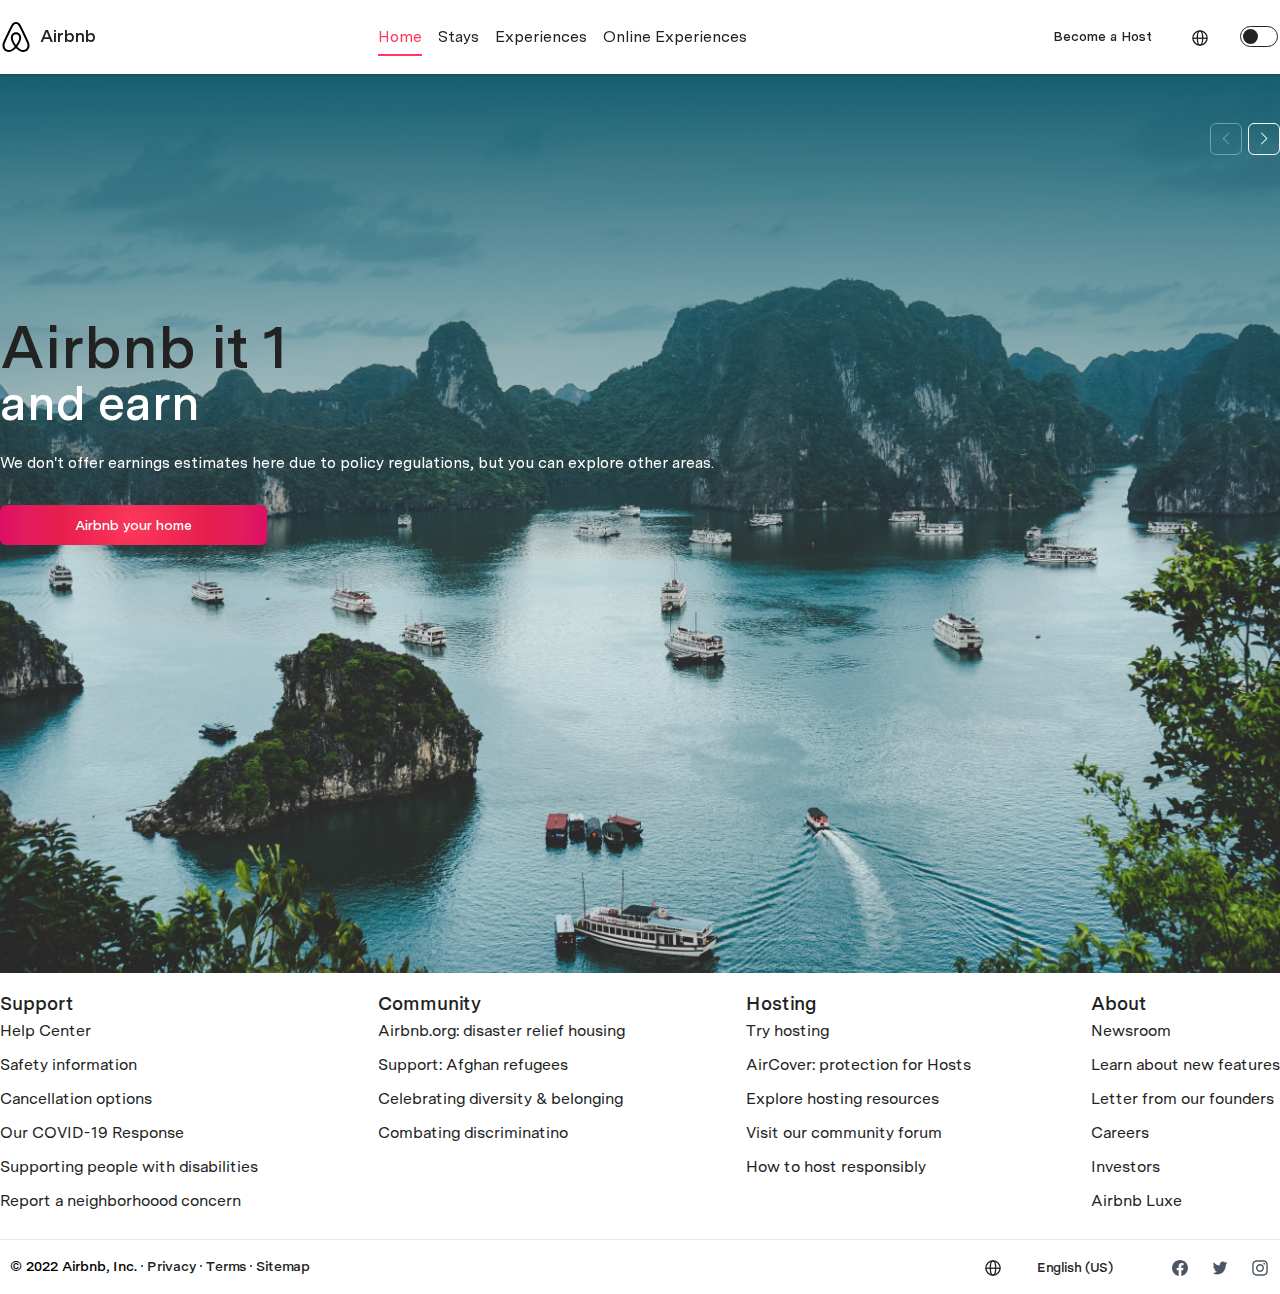
==== index.html @ 158898b5 "Add files via upload" ====
<!DOCTYPE html>
<html lang="en">

<head>
  <meta charset="UTF-8">
  <meta http-equiv="X-UA-Compatible" content="IE=edge">
  <meta name="viewport" content="width=device-width, initial-scale=1.0">
  <title>homework</title>
  <meta name="color-scheme" content="light dark">
  <meta name="theme-color" media="(prefers-color-scheme: light)">
  <meta name="theme-color" media="(prefers-color-scheme: dark)">

  <script type="module">
    // https://doka.guide/js/match-media/
    if (matchMedia('(prefers-color-scheme: dark)').media === 'not all') {
      document.documentElement.style.display = 'none';
      document.head.insertAdjacentHTML(
        'beforeend',
        '<link rel="stylesheet" href="styles/light.css" onload="document.documentElement.style.display=\'\'">'
      );
    }
  </script>

  <link rel="stylesheet" href="css/light.css" media="(prefers-color-scheme: light)">
  <link rel="stylesheet" href="css/dark.css" media="(prefers-color-scheme: dark)">
  <link rel="stylesheet" href="css/style.css">
</head>

<body>
  <header class="header">
    <div class="container">
      <div class="flex">
        <a href="#" class="header-logo">
          <svg viewBox="0 0 32 32" xmlns="http://www.w3.org/2000/svg"
            style="display:inline-block;vertical-align:middle;height:32px;width:32px;fill:var(--logo-fill)"
            aria-hidden="true" role="presentation" focusable="false">
            <path
              d="M16 1c2.008 0 3.463.963 4.751 3.269l.533 1.025c1.954 3.83 6.114 12.54 7.1 14.836l.145.353c.667 1.591.91 2.472.96 3.396l.01.415.001.228c0 4.062-2.877 6.478-6.357 6.478-2.224 0-4.556-1.258-6.709-3.386l-.257-.26-.172-.179h-.011l-.176.185c-2.044 2.1-4.267 3.42-6.414 3.615l-.28.019-.267.006C5.377 31 2.5 28.584 2.5 24.522l.005-.469c.026-.928.23-1.768.83-3.244l.216-.524c.966-2.298 6.083-12.989 7.707-16.034C12.537 1.963 13.992 1 16 1zm0 2c-1.239 0-2.053.539-2.987 2.21l-.523 1.008c-1.926 3.776-6.06 12.43-7.031 14.692l-.345.836c-.427 1.071-.573 1.655-.605 2.24l-.009.33v.206C4.5 27.395 6.411 29 8.857 29c1.773 0 3.87-1.236 5.831-3.354-2.295-2.938-3.855-6.45-3.855-8.91 0-2.913 1.933-5.386 5.178-5.42 3.223.034 5.156 2.507 5.156 5.42 0 2.456-1.555 5.96-3.855 8.907C19.277 27.766 21.37 29 23.142 29c2.447 0 4.358-1.605 4.358-4.478l-.004-.411c-.019-.672-.17-1.296-.714-2.62l-.248-.6c-1.065-2.478-5.993-12.768-7.538-15.664C18.053 3.539 17.24 3 16 3zm.01 10.316c-2.01.021-3.177 1.514-3.177 3.42 0 1.797 1.18 4.58 2.955 7.044l.21.287.174-.234c1.73-2.385 2.898-5.066 2.989-6.875l.006-.221c0-1.906-1.167-3.4-3.156-3.421h-.001z">
            </path>
          </svg>
          <span>Airbnb</span>
        </a>

        <nav class="header-nav">
          <a class="header-nav__link link-active" href="#">Home</a>
          <a class="header-nav__link" href="#">Stays</a>
          <a class="header-nav__link" href="#">Experiences</a>
          <a class="header-nav__link" href="#">Online Experiences</a>
        </nav>

        <div class="header-buttons">
          <button id="host" class="btn btn-ghost">Become a Host</button>

          <button class="btn btn-icon">
            <svg width="18" height="18" viewBox="0 0 18 18" fill="none" xmlns="http://www.w3.org/2000/svg">
              <circle cx="9" cy="9" r="8" stroke="#222222" stroke-width="1.5" />
              <ellipse cx="9" cy="9" rx="3" ry="8" stroke="#222222" stroke-width="1.5" />
              <line x1="1" y1="9.25" x2="17" y2="9.25" stroke="#222222" stroke-width="1.5" />
            </svg>
          </button>
        </div>

        <fieldset class="switcher">
          <input type="checkbox" class="switch">
          <label for="switch"></label>
        </fieldset>
      </div>
    </div>
  </header>

  <!-- Модалка become a host -->
  <dialog class="modal" id="modal">
    <header class="modal-header">
      <button id="close-button" class="button close-button">
        <svg viewBox="0 0 32 32" xmlns="http://www.w3.org/2000/svg" aria-hidden="true" role="presentation"
          focusable="false"
          style="display: block; fill: none; height: 16px; width: 16px; stroke-width: 3; overflow: visible;">
          <path d="m6 6 20 20"></path>
          <path d="m26 6-20 20"></path>
        </svg>
      </button>
    </header>

    <section class="modal-body">
      <h2 class="modal-title">Questions about this home?</h2>
      <p class="modal-subtitle">We’re excited you’re here. A Villa Specialist from Luxury Retreats, an Airbnb <br>
        company, will be in touch to finalize the details.</p>

      <form action="#">
        <div class="inline">
          <label for="first-name">First name *</label>
          <input id="first-name" type="text" placeholder="First name">

          <label for="last-name">Last name *</label>
          <input id="last-name" type="text" placeholder="Last name">
        </div>

        <div class="inline ml-8">
          <label for="email">Email *</label>
          <input id="email" type="email" placeholder="Your email">

          <label for="tel">Telephone</label>
          <input id="tel" type="tel" placeholder="Telephone">
        </div>

        <label for="text-message">Your message</label>
        <textarea placeholder="For example: Is this home family friendly? What other homes should I consider?"
          name="text-message" id="" cols="30" rows="10"></textarea>


        <label class="container_box">
          <input type="checkbox" checked="checked">
          <span class="checkmark"></span>
          <label class="label_checkbox" for="c1">I'd like to receive marketing and policy communications from Luxury
            Retreats</label>
        </label>


        <!--
        <div class="custom_checkbox">
          <input id="c1" type="checkbox_modal">
          <label for="c1">I'd like to receive marketing and policy communications from Luxury Retreats</label>
        </div>
      -->

        <button class="btn btn-transparent" type="button">Send message</button>
      </form>
    </section>

    <footer class="modal-footer">
      <div>
        <span>Learn how we handle your details in our</span>
        <button type="button" class="btn btn-link">Privacy policy</button>
      </div>
    </footer>
  </dialog>

  <main>
    <section class="banner">
      <div class="container">
        <div class="swiper">
          <!-- Additional required wrapper -->
          <div class="swiper-wrapper">
            <!-- Slides -->
            <div class="swiper-slide">
              <div class="banner-description">
                <h2 class="banner-title">
                  Airbnb it 1<br>
                  <span>and earn<span>
                </h2>
                <p class="banner-subtitle">We don't offer earnings estimates here due to policy regulations, but you can
                  explore other areas.</p>
                <button class="btn btn-airbnb">Airbnb your home</button>
              </div>
            </div>
            <div class="swiper-slide">
              <div class="banner-description">
                <h2 class="banner-title">
                  Airbnb it 2<br>
                  <span>and earn<span>
                </h2>

                <p class="banner-subtitle">We don't offer earnings estimates here due to policy regulations, but you can
                  explore other areas.</p>

                <button class="btn btn-airbnb">Airbnb your home</button>
              </div>
            </div>

            <div class="swiper-slide">
              <div class="banner-description">
                <h2 class="banner-title">
                  Airbnb it 3<br>
                  <span>and earn<span>
                </h2>

                <p class="banner-subtitle">We don't offer earnings estimates here due to policy regulations, but you can
                  explore other areas.</p>

                <button class="btn btn-airbnb">Airbnb your home</button>
              </div>
            </div>

          </div>

          <!-- If we need navigation buttons -->
          <div class="swiper-button-prev"></div>
          <div class="swiper-button-next"></div>
        </div>
      </div>
    </section>

  </main>



  <footer class="footer">
    <div class="container">

      <div class="footer-top flex_footer">
        <nav class="footer-top__nav">
          <h3>Support</h3>
          <a class="text-footer" href="#">Help Center</a>
          <a class="text-footer" href="#">Safety information</a>
          <a class="text-footer" href="#">Cancellation options</a>
          <a class="text-footer" href="#">Our COVID-19 Response</a>
          <a class="text-footer" href="#">Supporting people with disabilities</a>
          <a class="text-footer" href="#">Report a neighborhoood concern</a>
        </nav>

        <nav class="footer-top__nav">
          <h3>Community</h3>
          <a class="text-footer" href="#">Airbnb.org: disaster relief housing</a>
          <a class="text-footer" href="#">Support: Afghan refugees</a>
          <a class="text-footer" href="#">Celebrating diversity & belonging</a>
          <a class="text-footer" href="#">Combating discriminatino</a>
        </nav>

        <nav class="footer-top__nav">
          <h3>Hosting</h3>
          <a class="text-footer" href="#">Try hosting</a>
          <a class="text-footer" href="#">AirCover: protection for Hosts</a>
          <a class="text-footer" href="#">Explore hosting resources</a>
          <a class="text-footer" href="#">Visit our community forum</a>
          <a class="text-footer" href="#">How to host responsibly</a>
        </nav>

        <nav class="footer-top__nav">
          <h3>About</h3>
          <a class="text-footer" href="#">Newsroom</a>
          <a class="text-footer" href="#">Learn about new features</a>
          <a class="text-footer" href="#">Letter from our founders</a>
          <a class="text-footer" href="#">Careers</a>
          <a class="text-footer" href="#">Investors</a>
          <a class="text-footer" href="#">Airbnb Luxe</a>
        </nav>
      </div>

      <div class="footer-bottom flex">
        <div class="footer-bottom flex text-secondary">
          <span class="footer-bottom__nav">© 2022 Airbnb, Inc.</span>
          <span class="footer-bottom__nav"><a href="">Privacy</a></span>
          <span class="footer-bottom__nav"><a href="">Terms</a></span>
          <span class="footer-bottom__nav_sitemap"><a href="">Sitemap</a></span>
        </div>


        <div class="footer_language">
          <button class="btn btn-icon">
            <svg width="18" height="18" viewBox="0 0 18 18" fill="none" xmlns="http://www.w3.org/2000/svg">
              <circle cx="9" cy="9" r="8" stroke="#222222" stroke-width="1.5" />
              <ellipse cx="9" cy="9" rx="3" ry="8" stroke="#222222" stroke-width="1.5" />
              <line x1="1" y1="9.25" x2="17" y2="9.25" stroke="#222222" stroke-width="1.5" />
            </svg>
          </button>
          <button id="host" class="btn btn-ghost">English (US)</button>
        </div>

        <nav class="social_network">
          <div>
            <button class="btn btn-icon">
              <a rel="" target="_blank" href="">
                <svg width="18" height="18" viewBox="0 0 18 18" fill="none" xmlns="http://www.w3.org/2000/svg">
                  <path fill-rule="evenodd" clip-rule="evenodd"
                    d="M0 9C0 13.45 3.25 17.15 7.5 17.9L7.55017 17.8599C7.53344 17.8566 7.51672 17.8533 7.5 17.85V11.5H5.25V9H7.5V7C7.5 4.75 8.95 3.5 11 3.5C11.65 3.5 12.35 3.6 13 3.7V6H11.85C10.75 6 10.5 6.55 10.5 7.25V9H12.9L12.5 11.5H10.5V17.85C10.4833 17.8533 10.4666 17.8566 10.4498 17.8599L10.5 17.9C14.75 17.15 18 13.45 18 9C18 4.05 13.95 0 9 0C4.05 0 0 4.05 0 9Z"
                    fill="#4B5563" />
                </svg>
              </a>
            </button>
          </div>

          <div>
            <button class="btn btn-icon">
              <a rel="" target="_blank" href="">
                <svg width="17" height="15" viewBox="0 0 17 15" fill="none" xmlns="http://www.w3.org/2000/svg">
                  <path fill-rule="evenodd" clip-rule="evenodd"
                    d="M14.6615 4.07607C14.6673 4.22598 14.6692 4.37582 14.6692 4.52572C14.6692 9.07046 11.4722 14.3171 5.626 14.3171C3.83015 14.3171 2.16026 13.7447 0.753296 12.7704C1.002 12.7976 1.25459 12.8181 1.51105 12.8181C3.00006 12.8181 4.37149 12.2661 5.45934 11.3394C4.06852 11.319 2.89412 10.3174 2.48908 8.95463C2.68352 8.99551 2.88377 9.01601 3.08855 9.01601C3.3773 9.01601 3.65766 8.97518 3.9264 8.89341C2.47098 8.57998 1.37474 7.19002 1.37474 5.52066C1.37474 5.50022 1.37474 5.49337 1.37474 5.47974C1.80368 5.73185 2.29463 5.88848 2.81594 5.90892C1.96194 5.28888 1.40057 4.23278 1.40057 3.04038C1.40057 2.41352 1.5569 1.8207 1.83209 1.30967C3.39926 3.39466 5.74229 4.76424 8.38375 4.90733C8.32948 4.65522 8.3017 4.38955 8.3017 4.12382C8.3017 2.22279 9.72481 0.682861 11.4806 0.682861C12.3947 0.682861 13.2203 1.09856 13.7997 1.7663C14.5252 1.6164 15.2048 1.33024 15.8197 0.935048C15.5814 1.73907 15.0781 2.41348 14.4205 2.83593C15.0639 2.75417 15.6776 2.57034 16.2467 2.29779C15.8197 2.98597 15.2823 3.5923 14.6615 4.07607Z"
                    fill="#4B5563" />
                </svg>
              </a>
            </button>
          </div>

          <div>
            <button class="btn btn-icon">
              <a rel="" target="_blank" href="">
                <svg width="18" height="18" viewBox="0 0 18 18" fill="none" xmlns="http://www.w3.org/2000/svg">
                  <path
                    d="M9.00032 0.272705C6.63021 0.272705 6.33276 0.283069 5.40188 0.325433C4.47282 0.367978 3.83866 0.515069 3.28376 0.730887C2.70978 0.953796 2.22289 1.25198 1.73781 1.73725C1.25237 2.22234 0.954199 2.70925 0.730569 3.28307C0.514212 3.83816 0.366944 4.47252 0.325127 5.40125C0.283492 6.33216 0.272583 6.6298 0.272583 8.99998C0.272583 11.3702 0.283128 11.6667 0.325309 12.5976C0.368035 13.5267 0.515121 14.1609 0.730751 14.7158C0.953835 15.2898 1.25201 15.7767 1.73727 16.2618C2.22216 16.7473 2.70905 17.0462 3.28267 17.2691C3.83793 17.4849 4.47227 17.632 5.40115 17.6745C6.33204 17.7169 6.6293 17.7272 8.99923 17.7272C11.3695 17.7272 11.6661 17.7169 12.5969 17.6745C13.526 17.632 14.1609 17.4849 14.7161 17.2691C15.2899 17.0462 15.7761 16.7473 16.261 16.2618C16.7464 15.7767 17.0446 15.2898 17.2682 14.716C17.4828 14.1609 17.6301 13.5265 17.6737 12.5978C17.7155 11.6669 17.7264 11.3702 17.7264 8.99998C17.7264 6.6298 17.7155 6.33234 17.6737 5.40143C17.6301 4.47234 17.4828 3.83816 17.2682 3.28325C17.0446 2.70925 16.7464 2.22234 16.261 1.73725C15.7756 1.2518 15.2901 0.953614 14.7156 0.730887C14.1593 0.515069 13.5247 0.367978 12.5957 0.325433C11.6648 0.283069 11.3684 0.272705 8.99759 0.272705H9.00032ZM8.21743 1.84543C8.44979 1.84507 8.70905 1.84543 9.00032 1.84543C11.3304 1.84543 11.6066 1.8538 12.5268 1.89561C13.3776 1.93452 13.8394 2.07671 14.1471 2.19616C14.5543 2.35434 14.8447 2.54343 15.15 2.84889C15.4554 3.15434 15.6445 3.44525 15.803 3.85252C15.9225 4.1598 16.0648 4.62161 16.1036 5.47252C16.1454 6.39252 16.1545 6.66889 16.1545 8.99798C16.1545 11.3271 16.1454 11.6034 16.1036 12.5234C16.0646 13.3743 15.9225 13.8362 15.803 14.1434C15.6448 14.5507 15.4554 14.8407 15.15 15.146C14.8445 15.4514 14.5545 15.6405 14.1471 15.7987C13.8398 15.9187 13.3776 16.0605 12.5268 16.0994C11.6068 16.1412 11.3304 16.1503 9.00032 16.1503C6.67003 16.1503 6.39385 16.1412 5.47388 16.0994C4.623 16.0602 4.16119 15.918 3.85338 15.7985C3.44612 15.6403 3.15522 15.4513 2.84978 15.1458C2.54433 14.8403 2.35525 14.5502 2.19671 14.1427C2.07726 13.8354 1.9349 13.3736 1.89617 12.5227C1.85435 11.6027 1.84599 11.3263 1.84599 8.9958C1.84599 6.66525 1.85435 6.39034 1.89617 5.47034C1.93508 4.61943 2.07726 4.15761 2.19671 3.84998C2.35488 3.4427 2.54433 3.1518 2.84978 2.84634C3.15522 2.54089 3.44612 2.3518 3.85338 2.19325C4.16101 2.07325 4.623 1.93143 5.47388 1.89234C6.27895 1.85598 6.59094 1.84507 8.21743 1.84325V1.84543ZM13.6587 3.29452C13.0806 3.29452 12.6115 3.76307 12.6115 4.34143C12.6115 4.91961 13.0806 5.3887 13.6587 5.3887C14.2369 5.3887 14.706 4.91961 14.706 4.34143C14.706 3.76325 14.2369 3.29416 13.6587 3.29416V3.29452ZM9.00032 4.51816C6.5253 4.51816 4.51864 6.52489 4.51864 8.99998C4.51864 11.4751 6.5253 13.4809 9.00032 13.4809C11.4753 13.4809 13.4813 11.4751 13.4813 8.99998C13.4813 6.52489 11.4752 4.51816 9.00014 4.51816H9.00032ZM9.00032 6.09089C10.6068 6.09089 11.9093 7.39325 11.9093 8.99998C11.9093 10.6065 10.6068 11.9091 9.00032 11.9091C7.39364 11.9091 6.09132 10.6065 6.09132 8.99998C6.09132 7.39325 7.39364 6.09089 9.00032 6.09089V6.09089Z"
                    fill="#4B5563" />
                </svg>
              </a>
            </button>
          </div>
        </nav>

      </div>

    </div>
  </footer>




  <script src="lib/swiper.js"></script>
  <script src="js/theme-switcher.js"></script>
  <script src="js/index.js"></script>
</body>

</html>
---- css/light.css ----
:root {
  --body-color: #ffffff; /* общий фон */


  --title-color: #222222; /* цвет заголовков */
  --subtitle-color: #000000; /* цвет подзаголовков */

  --nav-link-color: #222222; /* цвет ссылок в навигации */

  --accent-color: #FF385C; /* основной цвет тем */

  --bg-hover: #F7F7F7;

  --button-text-color-modal: #000000; /* цвет кнопки в модалке */

  --footer_color_text: #000000; /* цвет © 2022 Airbnb, Inc. */

}

/* logo */
.header-logo svg {
  --logo-fill: #22222;
}


/* btn-primary */
.btn-primary {
  --button-bg-color: #FF385C;
  --button-text-color: #ffffff;
}

/* btn-ghost */
.btn-ghost {
 
}


/* forms */
input[type='text'],
input[type='email'],
input[type='password'],
input[type="tel"],
textarea {
  --input-bg-color: #ffffff;
  --input-border-color: #B0B0B0;
}
---- css/dark.css ----
:root {
  --body-color: #292929; /* общий фон */

  --title-color: #ffffff; /* цвет заголовков */
  --subtitle-color: #ffffff; /* цвет подзаголовков */

  --nav-link-color: #ffffff; /* цвет ссылок в навигации */

  --accent-color: #BB86FC; /* основной цвет тем */

  --bg-hover: rgba(255, 255, 255, 0.12);

  --button-text-color-modal: #FFC759; /* цвет кнопки в модалке */

  --bg-modal-color: #292929; /* задний фон модалки */

  --input-bg-color-modal: #F0F5FF; /* поля ввода в модлаке */
  
  --footer_color_text: #ffffff; /* цвет © 2022 Airbnb, Inc. */

}

/* logo */
.header-logo svg {
  --logo-fill: #ffffff;
}


/* btn-primary */
.btn-primary {
  --button-bg-color: #BB86FC;
  --button-text-color: #ffffff;
}

/* btn-ghost */
.btn-ghost {
 
}


/* forms */
input[type='text'],
input[type='email'],
input[type='password'],
input[type="tel"],
textarea,
.btn-transparent {
  --input-bg-color: #ffffff;
  --input-border-color: #061C3D;
}
---- css/style.css ----
@import "../css/fonts.css";
@import "../css/normalize.css";
@import "../css/forms.css";
@import "../lib/swiper.css";
@import "../css/modal.css";



body {
  font-family: 'Messina Sans', sans-serif;
  margin: 0;
  color: #222222;
  background-color: #ffffff;
}

* {
  box-sizing: border-box;
}

h1,
h2,
h3,
p {
  margin: 0;
  color: var(--nav-link-color);
}

a {
  text-decoration: none;
  color: var(--nav-link-color);
}

img {
  vertical-align: middle;
  max-width: 100%;
}

.container {
  width: 100%;
  max-width: 1312px;
  margin: 0 auto;
}


/* header */
.header {
  background-color: var(--body-color);
  min-height: 68px;
  box-sizing: border-box;
  width: 100%;
  z-index: 2;
  padding: 16px 0;
  position: fixed;
  top: 0;
  left: 0;
  right: 0;
  box-shadow: 0 1px 2px #00000040;
}

.header-logo span {
  display: inline-block;
  vertical-align: middle;
  margin-left: 4px;
  font-size: 18px;
  font-weight: 700;
}

.header-nav {
  display: inline-flex;
  width: 70%;
  flex-direction: row;
  justify-content: center;
}

.header-nav__link {
  font-family: 'Messina Sans', sans-serif;
  font-weight: 400;
  padding: 10px 0;
  border: 0;
  margin: 0 8px;
  background-color: transparent;
  position: relative;
  text-transform: capitalize;
}

.header-nav__link::after,
.link-active::after {
  content: '';
  height: 1.5px;
  position: absolute;
  bottom: 0;
  width: 100%;
  background-color: var(--nav-link-color);
  inset-inline: 0;
  transform: scaleX(0);
  transition: transform 0.2s ease;
}

.header-nav__link:hover {
  opacity: 0.65;
}

/* анимация линии при наведении на неактивную ссылку */
.header-nav__link:hover::after {
  transform: scaleX(1);
  opacity: 0.65;
}

.link-active {
  color: var(--accent-color);
}

/* активная ссылка должна быть непрозрачной */
.link-active:hover {
  opacity: 1;
}

/* активная ссылка должна быть непрозрачной */
.link-active:hover::after {
  opacity: 1;
}

/* анимация линии при наведении на активную ссылку */
.link-active::after {
  background-color: var(--accent-color);
  transform: scaleX(1);
}



/* banner */
.banner {
  background-image: url(../images/banner/banner.jpg);
  min-height: 100vh;
  background-position: top center;
  background-repeat: no-repeat;
  background-size: cover;
  margin-top: 73.4px;
  padding: 48px 0;
}


.banner-description {
  display: inline-flex;
  flex-direction: column;
  align-items: flex-start;
  padding-top: 200px;
}

.banner-title {
  font-size: 60px;
  line-height: 52px;
  margin-bottom: 24px;
}

.banner-title span {
  font-size: 48px;
  line-height: 52px;
  color: #ffffff;
}

.banner-subtitle {
  font-size: 16px;
  line-height: 20px;
  margin-bottom: 32px;
  color: #ffffff;
}

/* swiper-slider   */
.swiper-button-prev,
.swiper-button-next {
  --swiper-navigation-size: 14px;
  top: 2%;
  color: #ffffff;
  background-color: transparent;
  border: 1px solid #fff;
  border-radius: 6px;
  width: 32px;
  height: 32px;
}

.swiper-button-prev {
  left: 94.5%;
}

.swiper-button-next {
  right: 0;
}

.swiper-button-next::after,
.swiper-button-prev::after {
  font-size: 12px;
}






/* cards */
.cards {
  padding: 30px 0;
}

.card {
  display: inline-block;
  vertical-align: middle;
  width: 313px;
}

.card img {
  max-width: 100%;
  height: 313px;
  vertical-align: middle;
  /* убираем зазор снизу */
  object-fit: cover;
  border-radius: 8px;
}

.card-image {
  min-height: 313px;
  border-radius: 8px;
  position: relative;
}

.card-heart {
  display: inline-block;
  fill: rgba(0, 0, 0, 0.5);
  height: 24px;
  width: 24px;
  stroke: #FFFFFF;
  stroke-width: 2;
  vertical-align: middle;
  position: absolute;
  top: 18px;
  right: 18px;
}

.heart-active {
  fill: #FF385C;
}


/* footer */
.footer {
  background-color: var(--body-color);
}

.footer-top__nav {
  display: inline-flex;
  flex-direction: column;
  margin: 20px 0px;
}

.footer-top__nav a {
  display: inline-block;
  line-height: 1;
  text-decoration: none;
  cursor: pointer;
}

.footer-top__nav a:after {
  background-color: #ff385c;
  /* Цвет линии при наведении на нее курсора мыши */
  display: block;
  content: "";
  height: 2px;
  /* Высота линии */
  width: 0%;
  -webkit-transition: width .3s ease-in-out;
  -moz--transition: width .3s ease-in-out;
  transition: width .3s ease-in-out;
}

.footer-top__nav a:hover:after,
.footer-top__nav a:focus:after {
  width: 100%;
}

.footer-bottom {
  margin: 6px 0px;
}


.footer-bottom__nav {
  margin-left: 10px;
  font-weight: 600;
  color: var(--footer_color_text);
  position: relative;
}

.footer-bottom__nav_sitemap {
  margin-left: 10px;
  font-weight: 600;
  color: #ac3030;
  position: relative;
}

.footer-bottom__nav::after {
  content: '';
  width: 2px;
  height: 2px;
  background-color: #5E5E5E;
  margin-left: 4px;
  vertical-align: middle;
  position: absolute;
  top: 50%;
  margin-top: -1px;
}

.footer_language {
  margin-left: 50%;
  display: inline-flex;
  align-items: center;
}



.text-footer {
  margin: 8px 0px;
}

.text-secondary {
  font-size: 14px;
  font-weight: normal;
  margin-bottom: 8px;
  color: #5E5E5E;
}

.social_network {
  display: flex;
}






/* skeleton */
.skeleton {
  position: relative;
}

.skeleton::before {
  content: '';
  position: absolute;
  top: 0;
  left: 0;
  width: 100%;
  height: 100%;
  z-index: 3;
  background: linear-gradient(90deg, #eee, #f9f9f9, #eee);
  background-size: 200%;
  animation: skeleton 1s infinite reverse;
}

@keyframes skeleton {
  0% {
    background-position: -100% 0;
  }

  100% {
    background-position: 100% 0;
  }
}




/* атомарные классы */
.ml-15 {
  margin-left: 15.5px;
}

.inline {
  display: inline-block;
  vertical-align: middle;
}

.ml-8 {
  margin-left: 8px;
}

.flex {
  display: flex;
  align-items: center;
  justify-content: space-between;
}



.flex_footer {
  display: flex;
  align-items: flex-start;
  justify-content: space-between;
  border-bottom: 1px solid #ebebeb
}
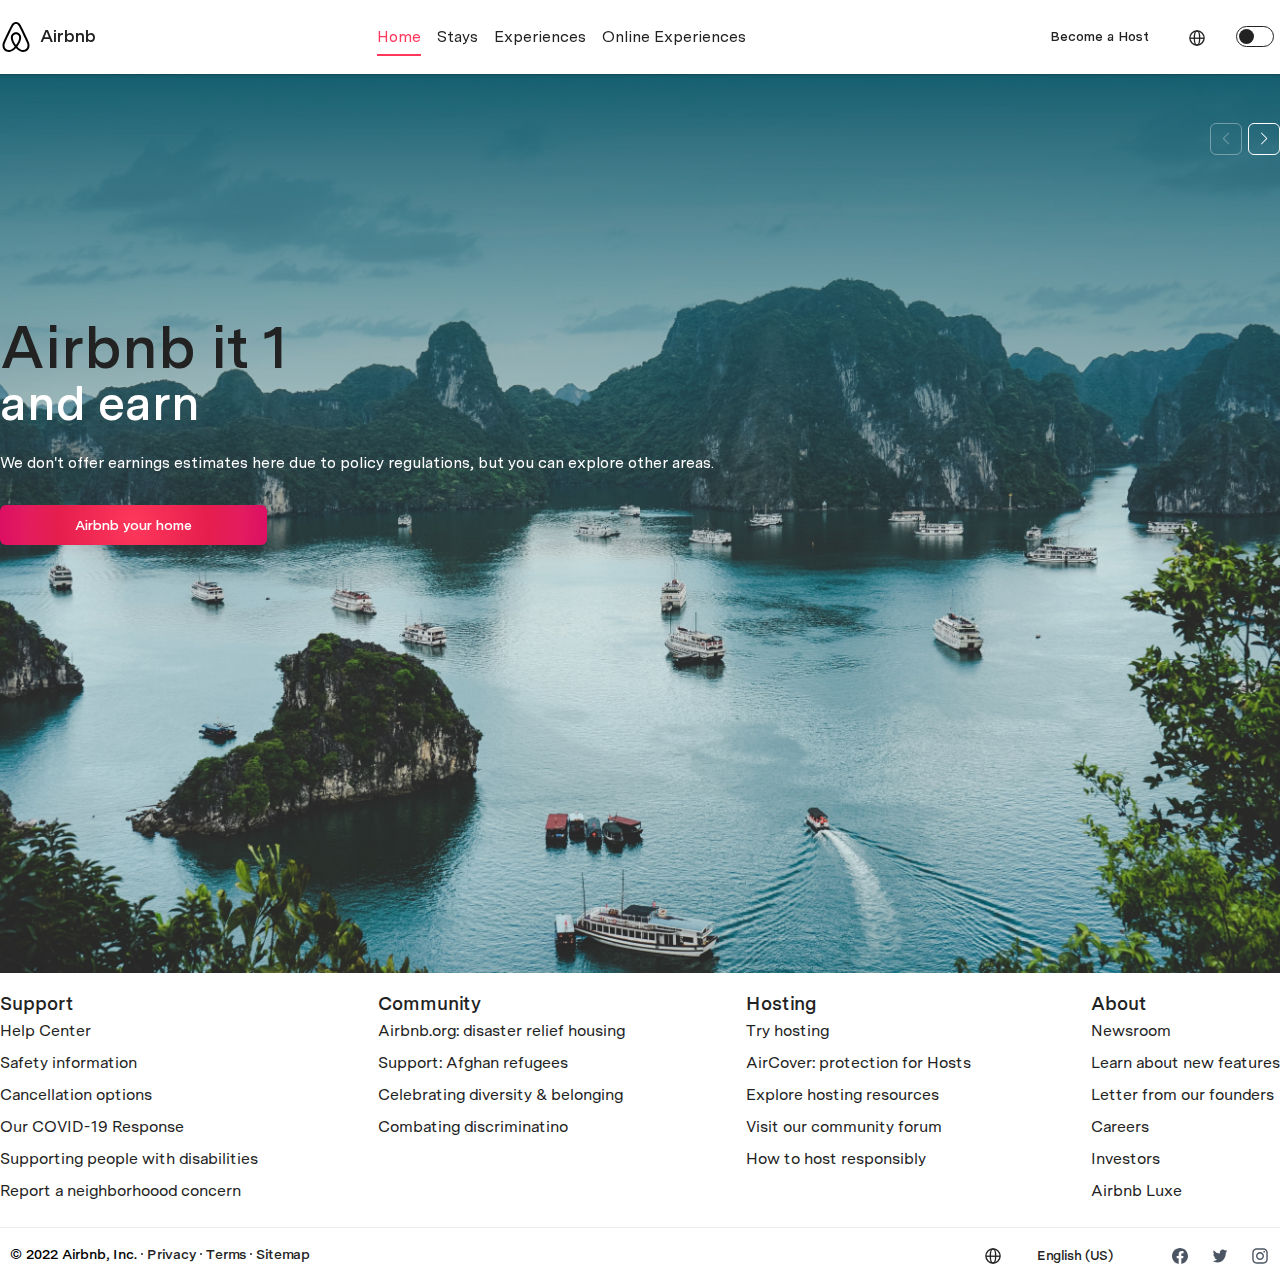
==== commit 96d96fb7: "переделал checkbox" ====
--- a/index.html
+++ b/index.html
@@ -104,24 +104,15 @@
         </div>
 
         <label for="text-message">Your message</label>
+        
         <textarea placeholder="For example: Is this home family friendly? What other homes should I consider?"
           name="text-message" id="" cols="30" rows="10"></textarea>
 
-
-        <label class="container_box">
-          <input type="checkbox" checked="checked">
-          <span class="checkmark"></span>
-          <label class="label_checkbox" for="c1">I'd like to receive marketing and policy communications from Luxury
+          <input type="checkbox" class="modal-checkbox" id="text-message">
+
+          <label for="text-message" class="label_modal_checkbox">I'd like to receive marketing and policy communications
+            from Luxury
             Retreats</label>
-        </label>
-
-
-        <!--
-        <div class="custom_checkbox">
-          <input id="c1" type="checkbox_modal">
-          <label for="c1">I'd like to receive marketing and policy communications from Luxury Retreats</label>
-        </div>
-      -->
 
         <button class="btn btn-transparent" type="button">Send message</button>
       </form>
--- a/css/light.css
+++ b/css/light.css
@@ -14,6 +14,8 @@
   --button-text-color-modal: #000000; /* цвет кнопки в модалке */
 
   --footer_color_text: #000000; /* цвет © 2022 Airbnb, Inc. */
+
+  --label-modal-checkbox: #000000; /*color modal label checkbox*/
 
 }
 
--- a/css/dark.css
+++ b/css/dark.css
@@ -17,6 +17,8 @@
   --input-bg-color-modal: #F0F5FF; /* поля ввода в модлаке */
   
   --footer_color_text: #ffffff; /* цвет © 2022 Airbnb, Inc. */
+
+  --label-modal-checkbox: #ffffff; /*color modal label checkbox*/
 
 }
 
--- a/css/style.css
+++ b/css/style.css
@@ -259,19 +259,6 @@
   cursor: pointer;
 }
 
-.footer-top__nav a:after {
-  background-color: #ff385c;
-  /* Цвет линии при наведении на нее курсора мыши */
-  display: block;
-  content: "";
-  height: 2px;
-  /* Высота линии */
-  width: 0%;
-  -webkit-transition: width .3s ease-in-out;
-  -moz--transition: width .3s ease-in-out;
-  transition: width .3s ease-in-out;
-}
-
 .footer-top__nav a:hover:after,
 .footer-top__nav a:focus:after {
   width: 100%;
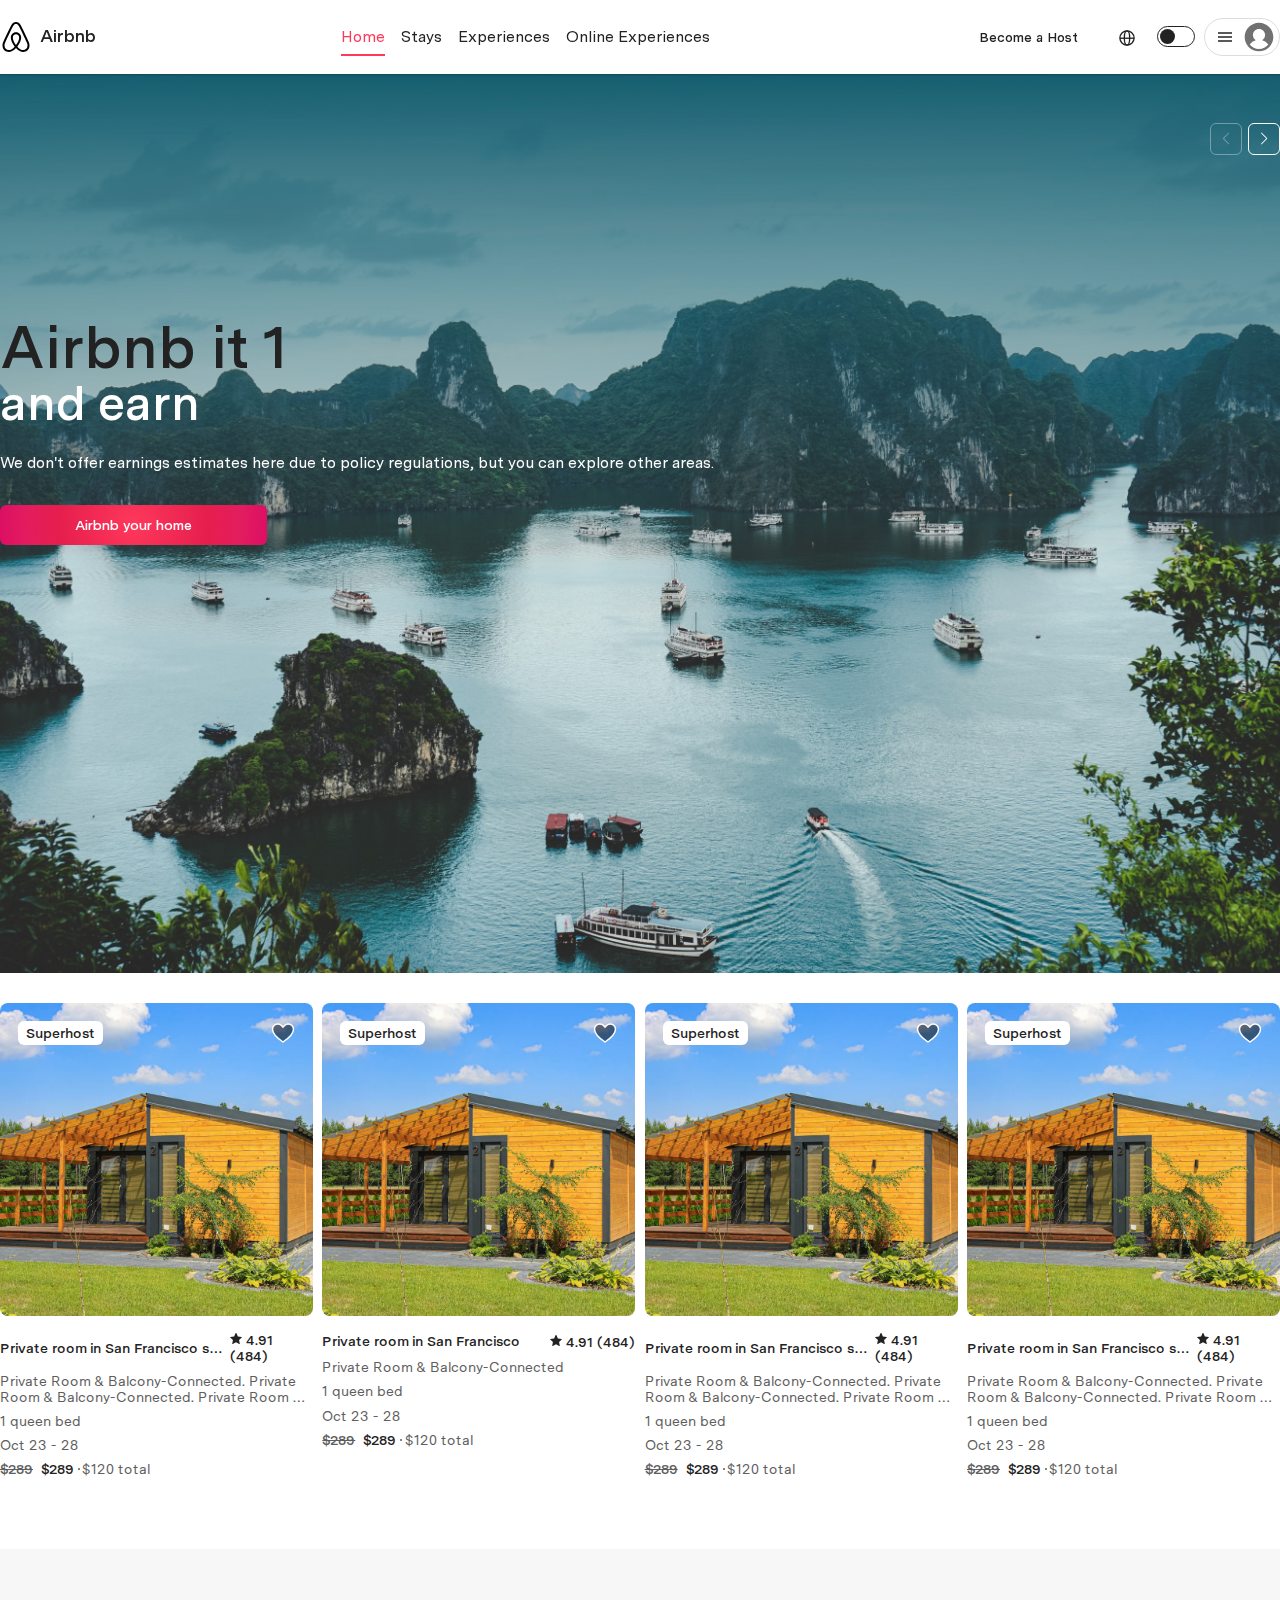
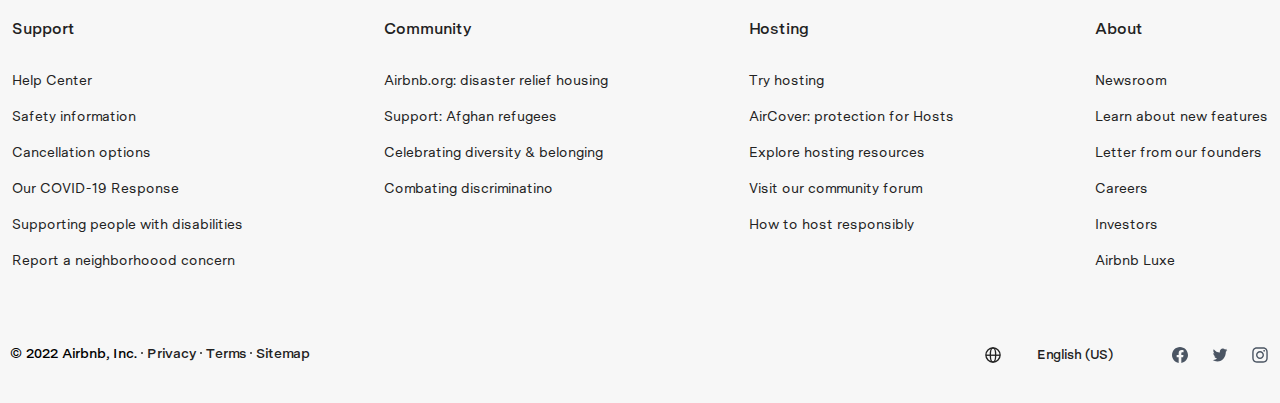
==== commit 0bf14255: "добавид help" ====
--- a/index.html
+++ b/index.html
@@ -64,6 +64,39 @@
           <input type="checkbox" class="switch">
           <label for="switch"></label>
         </fieldset>
+
+        <button class="dropdown-button">
+          <div class="icon">
+            <svg viewBox="0 0 32 32" xmlns="http://www.w3.org/2000/svg" aria-hidden="true" role="presentation"
+              focusable="false"
+              style="display: block; fill: none; height: 16px; width: 16px; stroke: currentcolor; stroke-width: 3; overflow: visible;">
+              <g fill="none" fill-rule="nonzero">
+                <path d="m2 16h28"></path>
+                <path d="m2 24h28"></path>
+                <path d="m2 8h28"></path>
+              </g>
+            </svg>
+          </div>
+
+          <div class="avatar">
+            <svg viewBox="0 0 32 32" xmlns="http://www.w3.org/2000/svg" aria-hidden="true" role="presentation"
+              focusable="false" style="display: block; height: 100%; width: 100%; fill: currentcolor;">
+              <path
+                d="m16 .7c-8.437 0-15.3 6.863-15.3 15.3s6.863 15.3 15.3 15.3 15.3-6.863 15.3-15.3-6.863-15.3-15.3-15.3zm0 28c-4.021 0-7.605-1.884-9.933-4.81a12.425 12.425 0 0 1 6.451-4.4 6.507 6.507 0 0 1 -3.018-5.49c0-3.584 2.916-6.5 6.5-6.5s6.5 2.916 6.5 6.5a6.513 6.513 0 0 1 -3.019 5.491 12.42 12.42 0 0 1 6.452 4.4c-2.328 2.925-5.912 4.809-9.933 4.809z">
+              </path>
+            </svg>
+            <!-- <img src="images/header/avatar.jpg" alt="avatar"> -->
+          </div>
+
+          <div class="dropdown-menu">
+            <a href="#">
+              <b>Log in</b>
+            </a>
+            <a href="#">Sign up</a>
+            <a href="#">Airbnb your home</a>
+            <a href="help.html">Help</a>
+          </div>
+        </button>
       </div>
     </div>
   </header>
@@ -104,15 +137,15 @@
         </div>
 
         <label for="text-message">Your message</label>
-        
+
         <textarea placeholder="For example: Is this home family friendly? What other homes should I consider?"
           name="text-message" id="" cols="30" rows="10"></textarea>
 
-          <input type="checkbox" class="modal-checkbox" id="text-message">
-
-          <label for="text-message" class="label_modal_checkbox">I'd like to receive marketing and policy communications
-            from Luxury
-            Retreats</label>
+        <input type="checkbox" class="modal-checkbox" id="text-message">
+
+        <label for="text-message" class="label_modal_checkbox">I'd like to receive marketing and policy communications
+          from Luxury
+          Retreats</label>
 
         <button class="btn btn-transparent" type="button">Send message</button>
       </form>
@@ -180,6 +213,217 @@
         </div>
       </div>
     </section>
+    <!-- cards -->
+    <section class="cards">
+      <div class="container">
+        <div class="flex-start">
+          <div class="card-wrapper">
+            <a class="card-link" href="details.html" target="_blank" rel="noopener noreferrer nofollow"></a>
+            <div class="card">
+              <div class="card-image">
+                <img src="images/cards/card-image-1.webp" alt="image">
+                <svg class="card-heart" viewBox="0 0 32 32" xmlns="http://www.w3.org/2000/svg">
+                  <path
+                    d="m16 28c7-4.733 14-10 14-17 0-1.792-.683-3.583-2.05-4.95-1.367-1.366-3.158-2.05-4.95-2.05-1.791 0-3.583.684-4.949 2.05l-2.051 2.051-2.05-2.051c-1.367-1.366-3.158-2.05-4.95-2.05-1.791 0-3.583.684-4.949 2.05-1.367 1.367-2.051 3.158-2.051 4.95 0 7 7 12.267 14 17z">
+                  </path>
+                </svg>
+                <div class="card-host">
+                  Superhost
+                </div>
+              </div>
+
+              <div class="card-text">
+                <div class="flex">
+                  <h3 class="card-text__title">Private room in San Francisco sdfsdfsdfsdfsds</h3>
+
+                  <div class="card-text__rating">
+                    <svg class="star" width="12" height="13" viewBox="0 0 12 13" fill="none"
+                      xmlns="http://www.w3.org/2000/svg">
+                      <g clip-path="url(#clip0_5_387)">
+                        <path fill-rule="evenodd" clip-rule="evenodd"
+                          d="M5.66024 1.09214L4.11374 4.42401L0.416242 4.90026C0.344975 4.90933 0.277811 4.93867 0.222742 4.98481C0.167672 5.03094 0.127013 5.09193 0.105603 5.16051C0.0841922 5.22908 0.0829308 5.30237 0.101969 5.37164C0.121007 5.44091 0.159542 5.50326 0.212992 5.55126L2.94787 8.01314L2.21099 11.7076C2.19681 11.7784 2.20337 11.8518 2.22989 11.919C2.25641 11.9862 2.30176 12.0443 2.36049 12.0863C2.41922 12.1283 2.48883 12.1525 2.56097 12.1559C2.6331 12.1593 2.70468 12.1418 2.76712 12.1055L5.99999 10.2316L9.23437 12.1055C9.29677 12.1416 9.36826 12.159 9.44028 12.1556C9.5123 12.1521 9.5818 12.128 9.64045 12.086C9.69909 12.0441 9.7444 11.9861 9.77095 11.9191C9.7975 11.852 9.80415 11.7787 9.79012 11.708L9.05324 8.01314L11.7881 5.55126C11.8414 5.50326 11.8799 5.44097 11.8989 5.37178C11.9178 5.3026 11.9166 5.22941 11.8952 5.16092C11.8739 5.09243 11.8333 5.0315 11.7784 4.98536C11.7234 4.93923 11.6564 4.90982 11.5852 4.90064L7.88774 4.42401L6.34012 1.09214C6.31001 1.0273 6.262 0.972414 6.20174 0.933955C6.14148 0.895495 6.07148 0.875061 5.99999 0.875061C5.9285 0.875061 5.85851 0.895495 5.79824 0.933955C5.73798 0.972414 5.68997 1.0273 5.65987 1.09214H5.66024Z"
+                          fill="#222222" />
+                      </g>
+                      <defs>
+                        <clipPath id="clip0_5_387">
+                          <rect width="12" height="12" fill="white" transform="translate(0 0.5)" />
+                        </clipPath>
+                      </defs>
+                    </svg>
+
+                    <span>4.91 (484)</span>
+                  </div>
+                </div>
+
+                <div class="card-text__descr text-secondary">Private Room & Balcony-Connected. Private Room &
+                  Balcony-Connected.
+                  Private Room & Balcony-Connected</div>
+                <div class="card-text__config text-secondary">1 queen bed</div>
+                <div class="card-text__date text-secondary">Oct 23 - 28</div>
+                <div class="card-text__price flex text-secondary">
+                  <span class="price-prev">$289</span>
+                  <span class="price-current">$289</span>
+                  <span class="price-total">$120 total</span>
+                </div>
+              </div>
+            </div>
+            <!-- end .card  -->
+          </div>
+
+          <div class="card-wrapper">
+            <a class="card-link" href="#" target="_blank" rel="noopener noreferrer nofollow"></a>
+            <div class="card">
+              <div class="card-image">
+                <img src="images/cards/card-image-1.webp" alt="image">
+                <svg class="card-heart" viewBox="0 0 32 32" xmlns="http://www.w3.org/2000/svg">
+                  <path
+                    d="m16 28c7-4.733 14-10 14-17 0-1.792-.683-3.583-2.05-4.95-1.367-1.366-3.158-2.05-4.95-2.05-1.791 0-3.583.684-4.949 2.05l-2.051 2.051-2.05-2.051c-1.367-1.366-3.158-2.05-4.95-2.05-1.791 0-3.583.684-4.949 2.05-1.367 1.367-2.051 3.158-2.051 4.95 0 7 7 12.267 14 17z">
+                  </path>
+                </svg>
+                <div class="card-host">
+                  Superhost
+                </div>
+              </div>
+
+              <div class="card-text">
+                <div class="flex">
+                  <h3 class="card-text__title">Private room in San Francisco</h3>
+
+                  <div class="card-text__rating">
+                    <svg class="star" width="12" height="13" viewBox="0 0 12 13" fill="none"
+                      xmlns="http://www.w3.org/2000/svg">
+                      <g clip-path="url(#clip0_5_387)">
+                        <path fill-rule="evenodd" clip-rule="evenodd"
+                          d="M5.66024 1.09214L4.11374 4.42401L0.416242 4.90026C0.344975 4.90933 0.277811 4.93867 0.222742 4.98481C0.167672 5.03094 0.127013 5.09193 0.105603 5.16051C0.0841922 5.22908 0.0829308 5.30237 0.101969 5.37164C0.121007 5.44091 0.159542 5.50326 0.212992 5.55126L2.94787 8.01314L2.21099 11.7076C2.19681 11.7784 2.20337 11.8518 2.22989 11.919C2.25641 11.9862 2.30176 12.0443 2.36049 12.0863C2.41922 12.1283 2.48883 12.1525 2.56097 12.1559C2.6331 12.1593 2.70468 12.1418 2.76712 12.1055L5.99999 10.2316L9.23437 12.1055C9.29677 12.1416 9.36826 12.159 9.44028 12.1556C9.5123 12.1521 9.5818 12.128 9.64045 12.086C9.69909 12.0441 9.7444 11.9861 9.77095 11.9191C9.7975 11.852 9.80415 11.7787 9.79012 11.708L9.05324 8.01314L11.7881 5.55126C11.8414 5.50326 11.8799 5.44097 11.8989 5.37178C11.9178 5.3026 11.9166 5.22941 11.8952 5.16092C11.8739 5.09243 11.8333 5.0315 11.7784 4.98536C11.7234 4.93923 11.6564 4.90982 11.5852 4.90064L7.88774 4.42401L6.34012 1.09214C6.31001 1.0273 6.262 0.972414 6.20174 0.933955C6.14148 0.895495 6.07148 0.875061 5.99999 0.875061C5.9285 0.875061 5.85851 0.895495 5.79824 0.933955C5.73798 0.972414 5.68997 1.0273 5.65987 1.09214H5.66024Z"
+                          fill="#222222" />
+                      </g>
+                      <defs>
+                        <clipPath id="clip0_5_387">
+                          <rect width="12" height="12" fill="white" transform="translate(0 0.5)" />
+                        </clipPath>
+                      </defs>
+                    </svg>
+
+                    <span>4.91 (484)</span>
+                  </div>
+                </div>
+
+                <div class="card-text__descr text-secondary">Private Room & Balcony-Connected</div>
+                <div class="card-text__config text-secondary">1 queen bed</div>
+                <div class="card-text__date text-secondary">Oct 23 - 28</div>
+                <div class="card-text__price flex text-secondary">
+                  <span class="price-prev">$289</span>
+                  <span class="price-current">$289</span>
+                  <span class="price-total">$120 total</span>
+                </div>
+              </div>
+            </div>
+            <!-- end .card  -->
+          </div>
+
+          <div class="card-wrapper">
+            <a class="card-link" href="#" target="_blank" rel="noopener noreferrer nofollow"></a>
+            <div class="card">
+              <div class="card-image">
+                <img src="images/cards/card-image-1.webp" alt="image">
+                <svg class="card-heart" viewBox="0 0 32 32" xmlns="http://www.w3.org/2000/svg">
+                  <path
+                    d="m16 28c7-4.733 14-10 14-17 0-1.792-.683-3.583-2.05-4.95-1.367-1.366-3.158-2.05-4.95-2.05-1.791 0-3.583.684-4.949 2.05l-2.051 2.051-2.05-2.051c-1.367-1.366-3.158-2.05-4.95-2.05-1.791 0-3.583.684-4.949 2.05-1.367 1.367-2.051 3.158-2.051 4.95 0 7 7 12.267 14 17z">
+                  </path>
+                </svg>
+                <div class="card-host">
+                  Superhost
+                </div>
+              </div>
+
+              <div class="card-text">
+                <div class="flex">
+                  <h3 class="card-text__title">Private room in San Francisco sdfsdfsdfsdfsds</h3>
+
+                  <div class="card-text__rating">
+                    <svg class="star" width="12" height="13" viewBox="0 0 12 13" fill="none"
+                      xmlns="http://www.w3.org/2000/svg">
+                      <g clip-path="url(#clip0_5_387)">
+                        <path fill-rule="evenodd" clip-rule="evenodd"
+                          d="M5.66024 1.09214L4.11374 4.42401L0.416242 4.90026C0.344975 4.90933 0.277811 4.93867 0.222742 4.98481C0.167672 5.03094 0.127013 5.09193 0.105603 5.16051C0.0841922 5.22908 0.0829308 5.30237 0.101969 5.37164C0.121007 5.44091 0.159542 5.50326 0.212992 5.55126L2.94787 8.01314L2.21099 11.7076C2.19681 11.7784 2.20337 11.8518 2.22989 11.919C2.25641 11.9862 2.30176 12.0443 2.36049 12.0863C2.41922 12.1283 2.48883 12.1525 2.56097 12.1559C2.6331 12.1593 2.70468 12.1418 2.76712 12.1055L5.99999 10.2316L9.23437 12.1055C9.29677 12.1416 9.36826 12.159 9.44028 12.1556C9.5123 12.1521 9.5818 12.128 9.64045 12.086C9.69909 12.0441 9.7444 11.9861 9.77095 11.9191C9.7975 11.852 9.80415 11.7787 9.79012 11.708L9.05324 8.01314L11.7881 5.55126C11.8414 5.50326 11.8799 5.44097 11.8989 5.37178C11.9178 5.3026 11.9166 5.22941 11.8952 5.16092C11.8739 5.09243 11.8333 5.0315 11.7784 4.98536C11.7234 4.93923 11.6564 4.90982 11.5852 4.90064L7.88774 4.42401L6.34012 1.09214C6.31001 1.0273 6.262 0.972414 6.20174 0.933955C6.14148 0.895495 6.07148 0.875061 5.99999 0.875061C5.9285 0.875061 5.85851 0.895495 5.79824 0.933955C5.73798 0.972414 5.68997 1.0273 5.65987 1.09214H5.66024Z"
+                          fill="#222222" />
+                      </g>
+                      <defs>
+                        <clipPath id="clip0_5_387">
+                          <rect width="12" height="12" fill="white" transform="translate(0 0.5)" />
+                        </clipPath>
+                      </defs>
+                    </svg>
+
+                    <span>4.91 (484)</span>
+                  </div>
+                </div>
+
+                <div class="card-text__descr text-secondary">Private Room & Balcony-Connected. Private Room &
+                  Balcony-Connected.
+                  Private Room & Balcony-Connected</div>
+                <div class="card-text__config text-secondary">1 queen bed</div>
+                <div class="card-text__date text-secondary">Oct 23 - 28</div>
+                <div class="card-text__price flex text-secondary">
+                  <span class="price-prev">$289</span>
+                  <span class="price-current">$289</span>
+                  <span class="price-total">$120 total</span>
+                </div>
+              </div>
+            </div>
+            <!-- end .card  -->
+          </div>
+
+          <div class="card-wrapper">
+            <a class="card-link" href="#" target="_blank" rel="noopener noreferrer nofollow"></a>
+            <div class="card">
+              <div class="card-image">
+                <img src="images/cards/card-image-1.webp" alt="image">
+                <svg class="card-heart" viewBox="0 0 32 32" xmlns="http://www.w3.org/2000/svg">
+                  <path
+                    d="m16 28c7-4.733 14-10 14-17 0-1.792-.683-3.583-2.05-4.95-1.367-1.366-3.158-2.05-4.95-2.05-1.791 0-3.583.684-4.949 2.05l-2.051 2.051-2.05-2.051c-1.367-1.366-3.158-2.05-4.95-2.05-1.791 0-3.583.684-4.949 2.05-1.367 1.367-2.051 3.158-2.051 4.95 0 7 7 12.267 14 17z">
+                  </path>
+                </svg>
+                <div class="card-host">
+                  Superhost
+                </div>
+              </div>
+
+              <div class="card-text">
+                <div class="flex">
+                  <h3 class="card-text__title">Private room in San Francisco sdfsdfsdfsdfsds</h3>
+
+                  <div class="card-text__rating">
+                    <svg class="star" width="12" height="13" viewBox="0 0 12 13" fill="none"
+                      xmlns="http://www.w3.org/2000/svg">
+                      <g clip-path="url(#clip0_5_387)">
+                        <path fill-rule="evenodd" clip-rule="evenodd"
+                          d="M5.66024 1.09214L4.11374 4.42401L0.416242 4.90026C0.344975 4.90933 0.277811 4.93867 0.222742 4.98481C0.167672 5.03094 0.127013 5.09193 0.105603 5.16051C0.0841922 5.22908 0.0829308 5.30237 0.101969 5.37164C0.121007 5.44091 0.159542 5.50326 0.212992 5.55126L2.94787 8.01314L2.21099 11.7076C2.19681 11.7784 2.20337 11.8518 2.22989 11.919C2.25641 11.9862 2.30176 12.0443 2.36049 12.0863C2.41922 12.1283 2.48883 12.1525 2.56097 12.1559C2.6331 12.1593 2.70468 12.1418 2.76712 12.1055L5.99999 10.2316L9.23437 12.1055C9.29677 12.1416 9.36826 12.159 9.44028 12.1556C9.5123 12.1521 9.5818 12.128 9.64045 12.086C9.69909 12.0441 9.7444 11.9861 9.77095 11.9191C9.7975 11.852 9.80415 11.7787 9.79012 11.708L9.05324 8.01314L11.7881 5.55126C11.8414 5.50326 11.8799 5.44097 11.8989 5.37178C11.9178 5.3026 11.9166 5.22941 11.8952 5.16092C11.8739 5.09243 11.8333 5.0315 11.7784 4.98536C11.7234 4.93923 11.6564 4.90982 11.5852 4.90064L7.88774 4.42401L6.34012 1.09214C6.31001 1.0273 6.262 0.972414 6.20174 0.933955C6.14148 0.895495 6.07148 0.875061 5.99999 0.875061C5.9285 0.875061 5.85851 0.895495 5.79824 0.933955C5.73798 0.972414 5.68997 1.0273 5.65987 1.09214H5.66024Z"
+                          fill="#222222" />
+                      </g>
+                      <defs>
+                        <clipPath id="clip0_5_387">
+                          <rect width="12" height="12" fill="white" transform="translate(0 0.5)" />
+                        </clipPath>
+                      </defs>
+                    </svg>
+
+                    <span>4.91 (484)</span>
+                  </div>
+                </div>
+
+                <div class="card-text__descr text-secondary">Private Room & Balcony-Connected. Private Room &
+                  Balcony-Connected.
+                  Private Room & Balcony-Connected</div>
+                <div class="card-text__config text-secondary">1 queen bed</div>
+                <div class="card-text__date text-secondary">Oct 23 - 28</div>
+                <div class="card-text__price flex text-secondary">
+                  <span class="price-prev">$289</span>
+                  <span class="price-current">$289</span>
+                  <span class="price-total">$120 total</span>
+                </div>
+              </div>
+            </div>
 
   </main>
 
@@ -188,42 +432,42 @@
   <footer class="footer">
     <div class="container">
 
-      <div class="footer-top flex_footer">
+      <div class="footer-top">
         <nav class="footer-top__nav">
           <h3>Support</h3>
-          <a class="text-footer" href="#">Help Center</a>
-          <a class="text-footer" href="#">Safety information</a>
-          <a class="text-footer" href="#">Cancellation options</a>
-          <a class="text-footer" href="#">Our COVID-19 Response</a>
-          <a class="text-footer" href="#">Supporting people with disabilities</a>
-          <a class="text-footer" href="#">Report a neighborhoood concern</a>
+          <a class="footer-link" href="#" target="_blank">Help Center</a>
+          <a class="footer-link" href="#" target="_blank">Safety information</a>
+          <a class="footer-link" href="#" target="_blank">Cancellation options</a>
+          <a class="footer-link" href="#" target="_blank">Our COVID-19 Response</a>
+          <a class="footer-link" href="#" target="_blank">Supporting people with disabilities</a>
+          <a class="footer-link" href="#" target="_blank">Report a neighborhoood concern</a>
         </nav>
 
         <nav class="footer-top__nav">
           <h3>Community</h3>
-          <a class="text-footer" href="#">Airbnb.org: disaster relief housing</a>
-          <a class="text-footer" href="#">Support: Afghan refugees</a>
-          <a class="text-footer" href="#">Celebrating diversity & belonging</a>
-          <a class="text-footer" href="#">Combating discriminatino</a>
+          <a class="footer-link" href="#" target="_blank">Airbnb.org: disaster relief housing</a>
+          <a class="footer-link" href="#" target="_blank">Support: Afghan refugees</a>
+          <a class="footer-link" href="#" target="_blank">Celebrating diversity & belonging</a>
+          <a class="footer-link" href="#" target="_blank">Combating discriminatino</a>
         </nav>
 
         <nav class="footer-top__nav">
           <h3>Hosting</h3>
-          <a class="text-footer" href="#">Try hosting</a>
-          <a class="text-footer" href="#">AirCover: protection for Hosts</a>
-          <a class="text-footer" href="#">Explore hosting resources</a>
-          <a class="text-footer" href="#">Visit our community forum</a>
-          <a class="text-footer" href="#">How to host responsibly</a>
+          <a class="footer-link" href="#" target="_blank">Try hosting</a>
+          <a class="footer-link" href="#" target="_blank">AirCover: protection for Hosts</a>
+          <a class="footer-link" href="#" target="_blank">Explore hosting resources</a>
+          <a class="footer-link" href="#" target="_blank">Visit our community forum</a>
+          <a class="footer-link" href="#" target="_blank">How to host responsibly</a>
         </nav>
 
         <nav class="footer-top__nav">
           <h3>About</h3>
-          <a class="text-footer" href="#">Newsroom</a>
-          <a class="text-footer" href="#">Learn about new features</a>
-          <a class="text-footer" href="#">Letter from our founders</a>
-          <a class="text-footer" href="#">Careers</a>
-          <a class="text-footer" href="#">Investors</a>
-          <a class="text-footer" href="#">Airbnb Luxe</a>
+          <a class="footer-link" href="#" target="_blank">Newsroom</a>
+          <a class="footer-link" href="#" target="_blank">Learn about new features</a>
+          <a class="footer-link" href="#" target="_blank">Letter from our founders</a>
+          <a class="footer-link" href="#" target="_blank">Careers</a>
+          <a class="footer-link" href="#" target="_blank">Investors</a>
+          <a class="footer-link" href="#" target="_blank">Airbnb Luxe</a>
         </nav>
       </div>
 
@@ -284,9 +528,7 @@
             </button>
           </div>
         </nav>
-
       </div>
-
     </div>
   </footer>
 
--- a/css/light.css
+++ b/css/light.css
@@ -16,6 +16,17 @@
   --footer_color_text: #000000; /* цвет © 2022 Airbnb, Inc. */
 
   --label-modal-checkbox: #000000; /*color modal label checkbox*/
+
+  --avatar-bg: #717171; /* цвет аватар */
+
+  /* dropdown */
+  --dropdown-button-bg: #ffffff;
+  --dropdown-border-color: #ddd;
+  --dropdown-box-shadow: 0 2px 4px rgba(0,0,0,0.18);
+
+  /* footer */
+  --footer-bg: #f7f7f7;
+  --footer-link-color: #222222;
 
 }
 
--- a/css/dark.css
+++ b/css/dark.css
@@ -19,6 +19,17 @@
   --footer_color_text: #ffffff; /* цвет © 2022 Airbnb, Inc. */
 
   --label-modal-checkbox: #ffffff; /*color modal label checkbox*/
+
+  --avatar-bg: #979797; /* цвет аватар */
+
+  /* dropdown */
+  --dropdown-button-bg: #292929;
+  --dropdown-border-color: rgba(255, 255, 255, 0.3);
+  --dropdown-box-shadow: 0px 8px 10px rgba(0, 0, 0, 0.14), 0px 3px 14px rgba(0, 0, 0, 0.12), 0px 5px 5px rgba(0, 0, 0, 0.2);
+
+  /* footer */
+  --footer-bg: #292929;
+  --footer-link-color: #ffffff;
 
 }
 
--- a/css/style.css
+++ b/css/style.css
@@ -3,7 +3,7 @@
 @import "../css/forms.css";
 @import "../lib/swiper.css";
 @import "../css/modal.css";
-
+@import "../css/help.css";
 
 
 body {
@@ -11,6 +11,8 @@
   margin: 0;
   color: #222222;
   background-color: #ffffff;
+  position: relative;
+  min-height: 100vh;
 }
 
 * {
@@ -22,7 +24,6 @@
 h3,
 p {
   margin: 0;
-  color: var(--nav-link-color);
 }
 
 a {
@@ -67,7 +68,7 @@
 
 .header-nav {
   display: inline-flex;
-  width: 70%;
+  width: 66%;
   flex-direction: row;
   justify-content: center;
 }
@@ -100,6 +101,7 @@
   opacity: 0.65;
 }
 
+
 /* анимация линии при наведении на неактивную ссылку */
 .header-nav__link:hover::after {
   transform: scaleX(1);
@@ -126,6 +128,11 @@
   transform: scaleX(1);
 }
 
+.header-buttons {
+  display: inline-flex;
+  width: 15%;
+  justify-content: space-between;
+}
 
 
 /* banner */
@@ -135,7 +142,6 @@
   background-position: top center;
   background-repeat: no-repeat;
   background-size: cover;
-  margin-top: 73.4px;
   padding: 48px 0;
 }
 
@@ -202,10 +208,14 @@
   padding: 30px 0;
 }
 
+.card-wrapper {
+  position: relative;
+  width: 313px;
+  display: inline-flex;
+}
+
 .card {
-  display: inline-block;
-  vertical-align: middle;
-  width: 313px;
+  margin-bottom: 30px;
 }
 
 .card img {
@@ -221,6 +231,22 @@
   min-height: 313px;
   border-radius: 8px;
   position: relative;
+  margin-bottom: 16px;
+}
+
+.card-link {
+  display: block;
+  height: 100%;
+  width: 100%;
+  outline: none;
+  position: absolute;
+  top: 0;
+  left: 0;
+  right: 0;
+  bottom: 0;
+  background: transparent;
+  z-index: 1;
+  /* пользователь может перейти по ссылке на новой вкладке */
 }
 
 .card-heart {
@@ -232,6 +258,8 @@
   stroke-width: 2;
   vertical-align: middle;
   position: absolute;
+  z-index: 1;
+  /* перекрытие кликабельной ссылки на карточке */
   top: 18px;
   right: 18px;
 }
@@ -240,23 +268,119 @@
   fill: #FF385C;
 }
 
+.card-host {
+  padding: 4px 8px;
+  border-radius: 6px;
+  background-color: #fff;
+  position: absolute;
+  top: 18px;
+  left: 18px;
+  font-size: 14px;
+  font-weight: 600;
+  color: #222;
+}
+
+.card-text__title {
+  white-space: nowrap;
+  overflow-x: hidden;
+  text-overflow: ellipsis;
+  max-width: 230px;
+}
+
+.card-text__title,
+.card-text__rating {
+  font-size: 14px;
+  margin-bottom: 8px;
+  font-weight: 600;
+}
+
+.text-secondary {
+  font-size: 14px;
+  font-weight: normal;
+  margin-bottom: 8px;
+  color: #5E5E5E;
+}
+
+.card-text__descr {
+  display: -webkit-box;
+  -webkit-line-clamp: 2;
+  -webkit-box-orient: vertical;
+  overflow: hidden;
+  text-overflow: ellipsis;
+}
+
+.card-text__price {
+  width: 48%;
+}
+
+.price-prev {
+  text-decoration: line-through;
+  font-weight: 600;
+}
+
+.price-current {
+  font-weight: 600;
+  color: #222222;
+  position: relative;
+}
+
+.price-current::after {
+  content: '';
+  display: inline-block;
+  width: 2px;
+  height: 2px;
+  background-color: #5E5E5E;
+  border-radius: 50%;
+  margin-left: 4px;
+  vertical-align: middle;
+  position: absolute;
+  top: 50%;
+  margin-top: -1px;
+}
+
+h3 {
+  font-size: 16px;
+  color: #222222;
+  line-height: 19px;
+}
+
+.km,
+.date {
+  color: #717171;
+  font-size: 12px;
+  line-height: 14px;
+}
+
+.night {
+  color: #222222;
+  font-size: 14px;
+  line-height: 17px;
+}
+
 
 /* footer */
 .footer {
-  background-color: var(--body-color);
+  padding: 22px 0;
+  background-color: var(--footer-bg);
+  position: absolute;
+  bottom: 0;
+  left: 0;
+  right: 0;
+  width: 100%;
 }
 
 .footer-top__nav {
-  display: inline-flex;
+  display: flex;
   flex-direction: column;
-  margin: 20px 0px;
-}
-
-.footer-top__nav a {
-  display: inline-block;
-  line-height: 1;
-  text-decoration: none;
-  cursor: pointer;
+  padding: 0 12px;
+}
+
+.footer-top__nav h3 {
+  color: var(--footer-link-color);
+  font-size: 16px;
+  font-weight: 600;
+  margin-bottom: 24px;
+  margin-top: 0;
 }
 
 .footer-top__nav a:hover:after,
@@ -295,13 +419,25 @@
   margin-top: -1px;
 }
 
+.footer-top {
+  padding: 48px 0;
+  display: flex;
+  justify-content: space-between;
+  border-bottom: 1px solid var(--bg-hover);
+}
+
+.footer-link {
+  color: var(--footer-link-color);
+  font-weight: 400;
+  font-size: 14px;
+  line-height: 36px;
+}
+
 .footer_language {
   margin-left: 50%;
   display: inline-flex;
   align-items: center;
 }
-
-
 
 .text-footer {
   margin: 8px 0px;
@@ -319,6 +455,86 @@
 }
 
 
+/* .dropdown-button */
+.dropdown-button {
+  display: inline-flex;
+  justify-content: space-between;
+  align-items: center;
+  padding: 5px 5px 5px 12px;
+  margin: 0;
+  min-width: 76px;
+  max-height: 38px;
+  border-radius: 4px;
+  background-color: var(--dropdown-button-bg);
+  border: 1px solid var(--dropdown-border-color);
+  border-radius: 21px;
+  outline: none;
+  cursor: pointer;
+  position: relative;
+}
+
+.dropdown-button:hover,
+.dropdown-button:focus {
+  box-shadow: var(--dropdown-box-shadow);
+}
+
+.dropdown-button .icon svg path {
+  stroke: var(--nav-link-color);
+}
+
+.avatar {
+  width: 30px;
+  height: 30px;
+  color: var(--avatar-bg);
+}
+
+.avatar img {
+  object-fit: cover;
+  width: 100%;
+  height: 100%;
+  border-radius: 50%;
+}
+
+.dropdown-menu {
+  display: none;
+  background-color: var(--dropdown-button-bg);
+  color: var(--nav-link-color);
+  flex-direction: column;
+  align-items: flex-start;
+  border-radius: 12px;
+  box-shadow: 0 2px 16px rgba(0, 0, 0, 0.12);
+  margin-top: 34px;
+  padding: 8px 0;
+  position: absolute;
+  right: 0;
+  top: 50%;
+  /* max-height: calc(100vh - 100px); */
+  overflow-y: auto;
+  min-width: 240px;
+}
+
+.dropdown-show {
+  display: inline-flex;
+}
+
+.dropdown-menu a {
+  padding: 12px 16px;
+  font-size: 14px;
+  font-weight: 400;
+  display: inline-block;
+  width: 100%;
+  white-space: nowrap;
+  text-overflow: ellipsis;
+  max-width: 240px;
+  overflow-x: hidden;
+  text-align: left;
+  letter-spacing: 0.5px;
+}
+
+.dropdown-menu a:hover {
+  background-color: var(--bg-hover);
+}
+
 
 
 
@@ -366,6 +582,12 @@
 
 .ml-8 {
   margin-left: 8px;
+}
+
+.flex-start {
+  display: flex;
+  align-items: flex-start;
+  justify-content: space-between;
 }
 
 .flex {
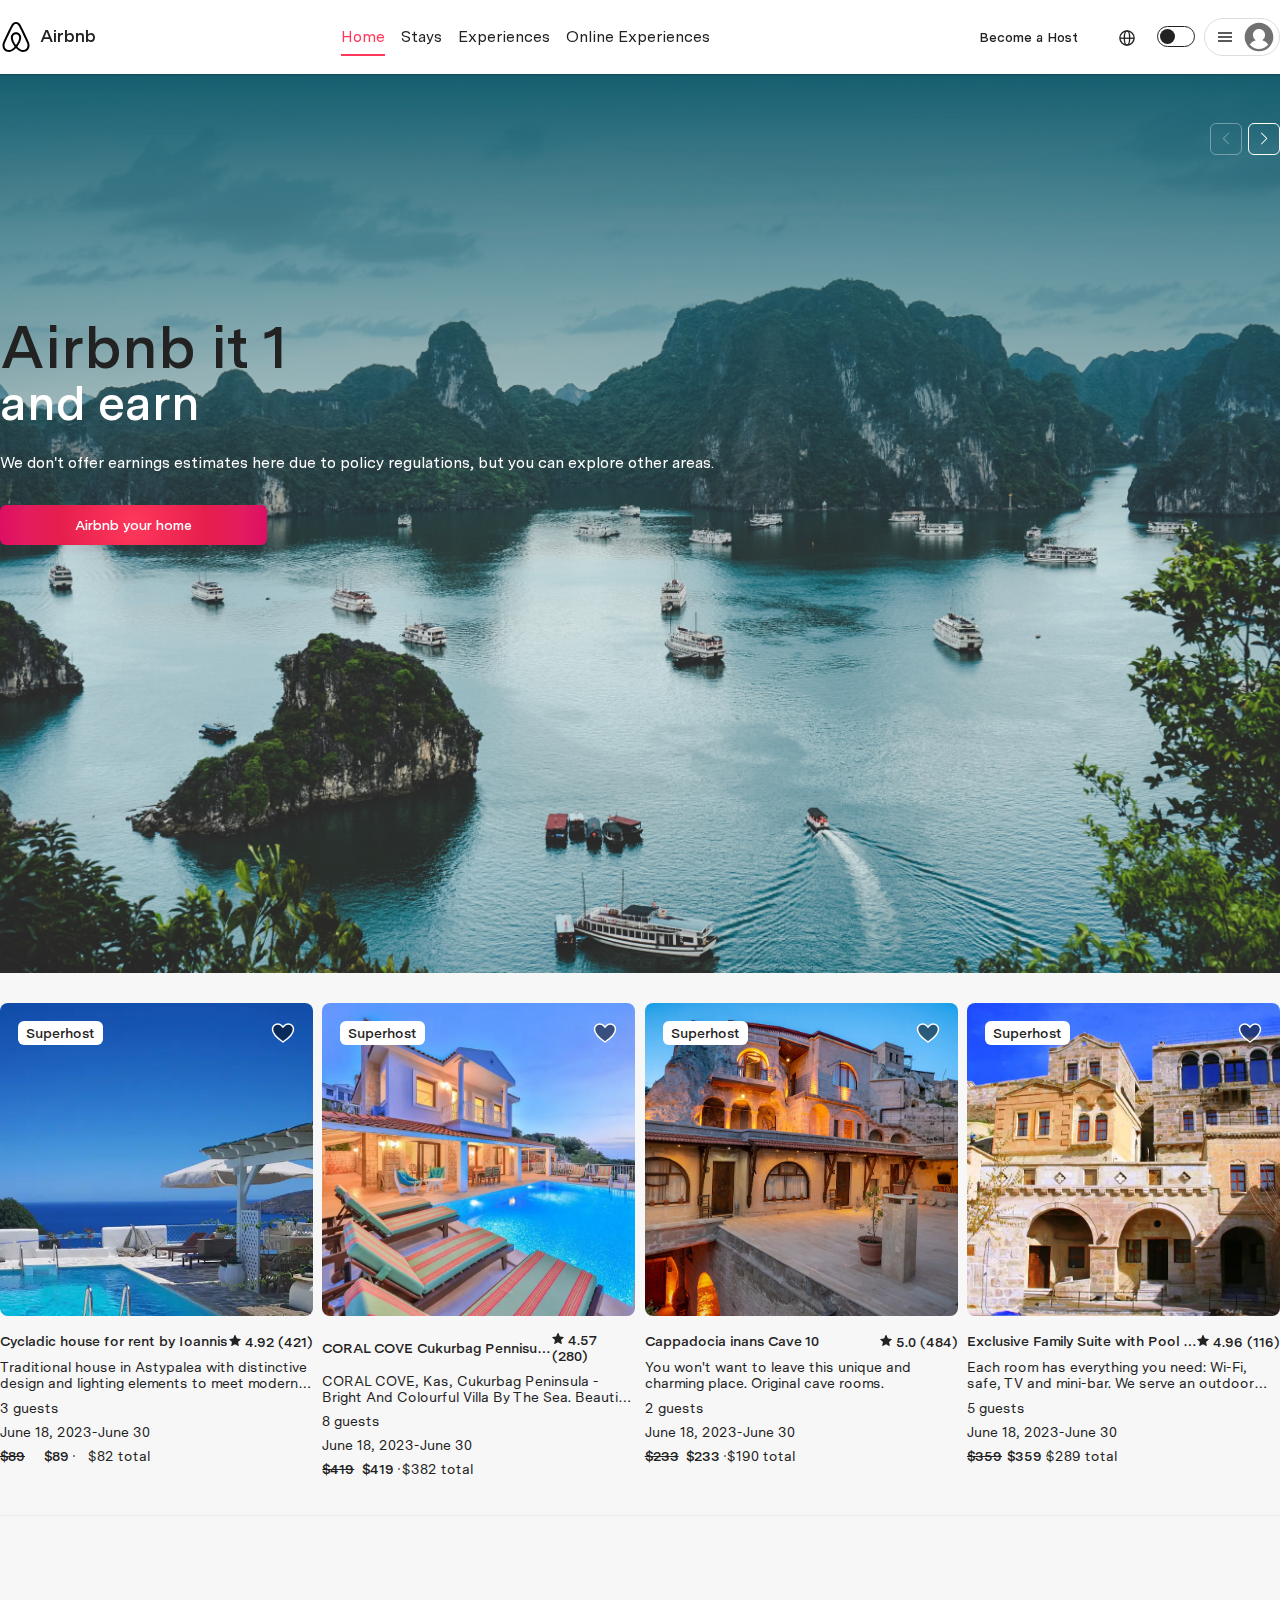
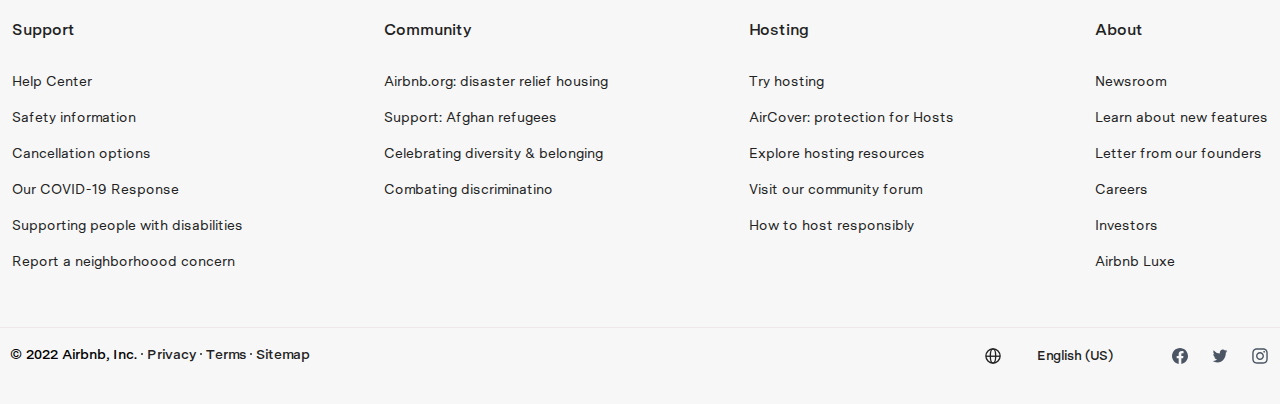
==== commit a4f72c31: "прикрутил смену тем  на странице help" ====
--- a/index.html
+++ b/index.html
@@ -213,6 +213,7 @@
         </div>
       </div>
     </section>
+    
     <!-- cards -->
     <section class="cards">
       <div class="container">
@@ -234,7 +235,7 @@
 
               <div class="card-text">
                 <div class="flex">
-                  <h3 class="card-text__title">Private room in San Francisco sdfsdfsdfsdfsds</h3>
+                  <h3 class="card-text__title">Cycladic house for rent by Ioannis</h3>
 
                   <div class="card-text__rating">
                     <svg class="star" width="12" height="13" viewBox="0 0 12 13" fill="none"
@@ -251,19 +252,19 @@
                       </defs>
                     </svg>
 
-                    <span>4.91 (484)</span>
+                    <span>4.92 (421)</span>
                   </div>
                 </div>
 
-                <div class="card-text__descr text-secondary">Private Room & Balcony-Connected. Private Room &
-                  Balcony-Connected.
-                  Private Room & Balcony-Connected</div>
-                <div class="card-text__config text-secondary">1 queen bed</div>
-                <div class="card-text__date text-secondary">Oct 23 - 28</div>
+                <div class="card-text__descr text-secondary">Traditional house in Astypalea with distinctive design and
+                  lighting elements to meet modern needs.
+                </div>
+                <div class="card-text__config text-secondary">3 guests</div>
+                <div class="card-text__date text-secondary">June 18, 2023-June 30</div>
                 <div class="card-text__price flex text-secondary">
-                  <span class="price-prev">$289</span>
-                  <span class="price-current">$289</span>
-                  <span class="price-total">$120 total</span>
+                  <span class="price-prev">$89</span>
+                  <span class="price-current">$89</span>
+                  <span class="price-total">$82 total</span>
                 </div>
               </div>
             </div>
@@ -274,7 +275,7 @@
             <a class="card-link" href="#" target="_blank" rel="noopener noreferrer nofollow"></a>
             <div class="card">
               <div class="card-image">
-                <img src="images/cards/card-image-1.webp" alt="image">
+                <img src="images/cards/card-image-2.webp" alt="image">
                 <svg class="card-heart" viewBox="0 0 32 32" xmlns="http://www.w3.org/2000/svg">
                   <path
                     d="m16 28c7-4.733 14-10 14-17 0-1.792-.683-3.583-2.05-4.95-1.367-1.366-3.158-2.05-4.95-2.05-1.791 0-3.583.684-4.949 2.05l-2.051 2.051-2.05-2.051c-1.367-1.366-3.158-2.05-4.95-2.05-1.791 0-3.583.684-4.949 2.05-1.367 1.367-2.051 3.158-2.051 4.95 0 7 7 12.267 14 17z">
@@ -287,7 +288,7 @@
 
               <div class="card-text">
                 <div class="flex">
-                  <h3 class="card-text__title">Private room in San Francisco</h3>
+                  <h3 class="card-text__title">CORAL COVE Cukurbag Pennisula VILLA</h3>
 
                   <div class="card-text__rating">
                     <svg class="star" width="12" height="13" viewBox="0 0 12 13" fill="none"
@@ -304,17 +305,20 @@
                       </defs>
                     </svg>
 
-                    <span>4.91 (484)</span>
+                    <span>4.57 (280)</span>
                   </div>
                 </div>
 
-                <div class="card-text__descr text-secondary">Private Room & Balcony-Connected</div>
-                <div class="card-text__config text-secondary">1 queen bed</div>
-                <div class="card-text__date text-secondary">Oct 23 - 28</div>
+                <div class="card-text__descr text-secondary">CORAL COVE, Kas, Cukurbag Peninsula - Bright And
+                  Colourful Villa By The Sea. Beautiful 3-bedroom, 2-bathroom villa with private pool. Equipped and
+                  furnished to the highest standard. It features a barbecue with an outdoor dining area.
+                </div>
+                <div class="card-text__config text-secondary">8 guests</div>
+                <div class="card-text__date text-secondary">June 18, 2023-June 30</div>
                 <div class="card-text__price flex text-secondary">
-                  <span class="price-prev">$289</span>
-                  <span class="price-current">$289</span>
-                  <span class="price-total">$120 total</span>
+                  <span class="price-prev">$419</span>
+                  <span class="price-current">$419</span>
+                  <span class="price-total">$382 total</span>
                 </div>
               </div>
             </div>
@@ -325,7 +329,7 @@
             <a class="card-link" href="#" target="_blank" rel="noopener noreferrer nofollow"></a>
             <div class="card">
               <div class="card-image">
-                <img src="images/cards/card-image-1.webp" alt="image">
+                <img src="images/cards/card-image-3.webp" alt="image">
                 <svg class="card-heart" viewBox="0 0 32 32" xmlns="http://www.w3.org/2000/svg">
                   <path
                     d="m16 28c7-4.733 14-10 14-17 0-1.792-.683-3.583-2.05-4.95-1.367-1.366-3.158-2.05-4.95-2.05-1.791 0-3.583.684-4.949 2.05l-2.051 2.051-2.05-2.051c-1.367-1.366-3.158-2.05-4.95-2.05-1.791 0-3.583.684-4.949 2.05-1.367 1.367-2.051 3.158-2.051 4.95 0 7 7 12.267 14 17z">
@@ -338,7 +342,7 @@
 
               <div class="card-text">
                 <div class="flex">
-                  <h3 class="card-text__title">Private room in San Francisco sdfsdfsdfsdfsds</h3>
+                  <h3 class="card-text__title">Cappadocia inans Cave 10</h3>
 
                   <div class="card-text__rating">
                     <svg class="star" width="12" height="13" viewBox="0 0 12 13" fill="none"
@@ -355,19 +359,19 @@
                       </defs>
                     </svg>
 
-                    <span>4.91 (484)</span>
+                    <span>5.0 (484)</span>
                   </div>
                 </div>
 
-                <div class="card-text__descr text-secondary">Private Room & Balcony-Connected. Private Room &
-                  Balcony-Connected.
-                  Private Room & Balcony-Connected</div>
-                <div class="card-text__config text-secondary">1 queen bed</div>
-                <div class="card-text__date text-secondary">Oct 23 - 28</div>
+                <div class="card-text__descr text-secondary">You won't want to leave this unique and charming place.
+                  Original cave rooms.
+                </div>
+                <div class="card-text__config text-secondary">2 guests</div>
+                <div class="card-text__date text-secondary">June 18, 2023-June 30</div>
                 <div class="card-text__price flex text-secondary">
-                  <span class="price-prev">$289</span>
-                  <span class="price-current">$289</span>
-                  <span class="price-total">$120 total</span>
+                  <span class="price-prev">$233</span>
+                  <span class="price-current">$233</span>
+                  <span class="price-total">$190 total</span>
                 </div>
               </div>
             </div>
@@ -378,7 +382,7 @@
             <a class="card-link" href="#" target="_blank" rel="noopener noreferrer nofollow"></a>
             <div class="card">
               <div class="card-image">
-                <img src="images/cards/card-image-1.webp" alt="image">
+                <img src="images/cards/card-image-4.webp" alt="image">
                 <svg class="card-heart" viewBox="0 0 32 32" xmlns="http://www.w3.org/2000/svg">
                   <path
                     d="m16 28c7-4.733 14-10 14-17 0-1.792-.683-3.583-2.05-4.95-1.367-1.366-3.158-2.05-4.95-2.05-1.791 0-3.583.684-4.949 2.05l-2.051 2.051-2.05-2.051c-1.367-1.366-3.158-2.05-4.95-2.05-1.791 0-3.583.684-4.949 2.05-1.367 1.367-2.051 3.158-2.051 4.95 0 7 7 12.267 14 17z">
@@ -391,7 +395,7 @@
 
               <div class="card-text">
                 <div class="flex">
-                  <h3 class="card-text__title">Private room in San Francisco sdfsdfsdfsdfsds</h3>
+                  <h3 class="card-text__title">Exclusive Family Suite with Pool and breakfast</h3>
 
                   <div class="card-text__rating">
                     <svg class="star" width="12" height="13" viewBox="0 0 12 13" fill="none"
@@ -408,19 +412,22 @@
                       </defs>
                     </svg>
 
-                    <span>4.91 (484)</span>
+                    <span>4.96 (116)</span>
                   </div>
                 </div>
 
-                <div class="card-text__descr text-secondary">Private Room & Balcony-Connected. Private Room &
-                  Balcony-Connected.
-                  Private Room & Balcony-Connected</div>
-                <div class="card-text__config text-secondary">1 queen bed</div>
-                <div class="card-text__date text-secondary">Oct 23 - 28</div>
+                <div class="card-text__descr text-secondary">Each room has everything you need: Wi-Fi, safe, TV and
+                  mini-bar. We serve an outdoor buffet breakfast. We are one of the only hotels in Gorem with a swimming
+                  pool. The hotel is a 2-minute walk from the city center. Goreme Bus Station is a 5-minute walk away,
+                  Nevsehir Airport (Cappadocia) is 40 km away, and Kayseri Airport is 75 km away. Our hotel is also a
+                  15-minute walk from the Goreme Open-air Museum.
+                </div>
+                <div class="card-text__config text-secondary">5 guests</div>
+                <div class="card-text__date text-secondary">June 18, 2023-June 30</div>
                 <div class="card-text__price flex text-secondary">
-                  <span class="price-prev">$289</span>
-                  <span class="price-current">$289</span>
-                  <span class="price-total">$120 total</span>
+                  <span class="price-prev">$359</span>
+                  <span class="price-current">$359</span>
+                  <span class="price-total">$289 total</span>
                 </div>
               </div>
             </div>
--- a/css/light.css
+++ b/css/light.css
@@ -9,7 +9,7 @@
 
   --accent-color: #FF385C; /* основной цвет тем */
 
-  --bg-hover: #F7F7F7;
+  --bg-hover: #eee8e8;
 
   --button-text-color-modal: #000000; /* цвет кнопки в модалке */
 
@@ -27,6 +27,13 @@
   /* footer */
   --footer-bg: #f7f7f7;
   --footer-link-color: #222222;
+
+  /*bg-body*/
+  --bg-color-body: #f7f7f7;
+
+  /*cards*/
+  --cards-link-color: #222222;
+
 
 }
 
--- a/css/dark.css
+++ b/css/dark.css
@@ -31,6 +31,13 @@
   --footer-bg: #292929;
   --footer-link-color: #ffffff;
 
+  /*bg-body*/
+  --bg-color-body: #292929;
+
+
+  /*cards*/
+  --cards-link-color: #ffffff;
+
 }
 
 /* logo */
--- a/css/style.css
+++ b/css/style.css
@@ -4,6 +4,7 @@
 @import "../lib/swiper.css";
 @import "../css/modal.css";
 @import "../css/help.css";
+@import "../css/tabs.css";
 
 
 body {
@@ -206,6 +207,7 @@
 /* cards */
 .cards {
   padding: 30px 0;
+  background-color: var(--bg-color-body);
 }
 
 .card-wrapper {
@@ -285,6 +287,7 @@
   overflow-x: hidden;
   text-overflow: ellipsis;
   max-width: 230px;
+  color: var(--cards-link-color);
 }
 
 .card-text__title,
@@ -292,6 +295,7 @@
   font-size: 14px;
   margin-bottom: 8px;
   font-weight: 600;
+  color: var(--cards-link-color);
 }
 
 .text-secondary {
@@ -322,6 +326,7 @@
   font-weight: 600;
   color: #222222;
   position: relative;
+  color: var(--cards-link-color);
 }
 
 .price-current::after {
@@ -448,6 +453,7 @@
   font-weight: normal;
   margin-bottom: 8px;
   color: #5E5E5E;
+  color: var(--cards-link-color);
 }
 
 .social_network {
@@ -588,6 +594,7 @@
   display: flex;
   align-items: flex-start;
   justify-content: space-between;
+  border-bottom: 1px solid var(--bg-hover);
 }
 
 .flex {
